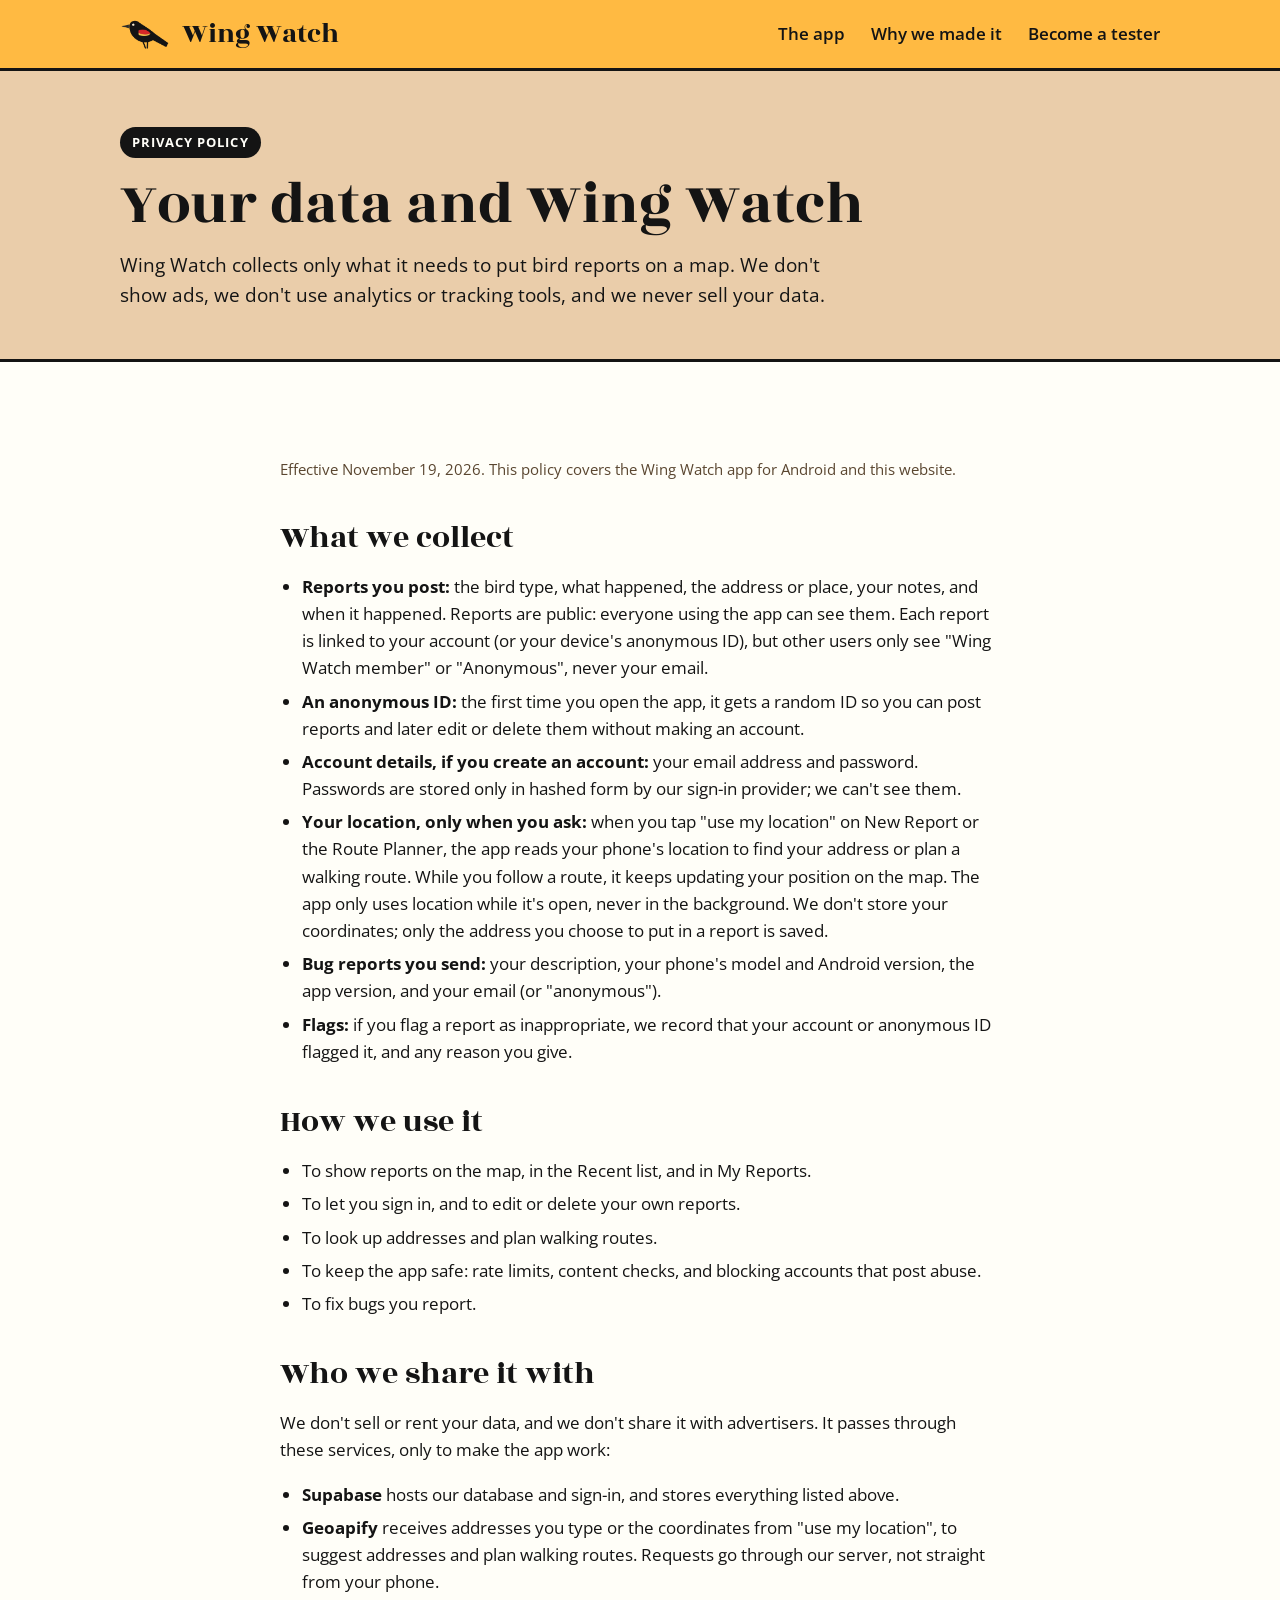
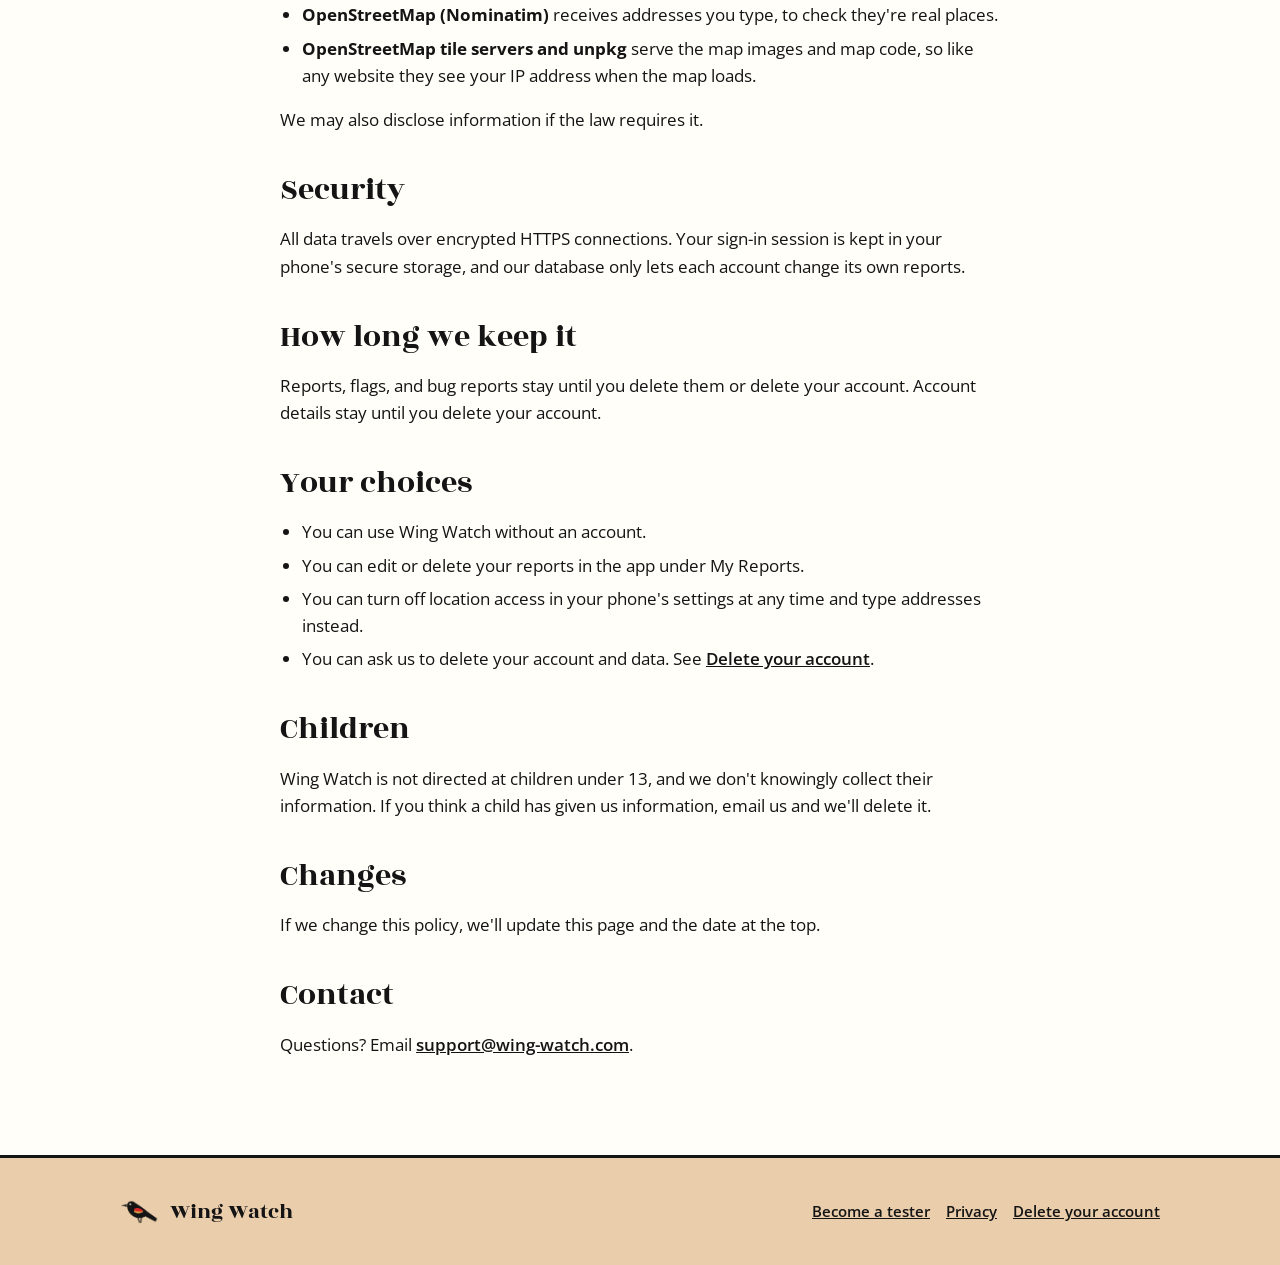
==== privacy.html @ 462647b4 "Add tester sign-up, privacy policy and account deletion pages" ====
<!doctype html>
<html lang="en">
<head>
<meta charset="utf-8">
<meta name="viewport" content="width=device-width, initial-scale=1">
<title>Privacy Policy · Wing Watch</title>
<meta name="description" content="What the Wing Watch app collects, why, who it's shared with, and how to delete it.">
<link rel="icon" type="image/png" href="images/redwing_map_pin.png">
<link rel="preconnect" href="https://fonts.googleapis.com">
<link rel="preconnect" href="https://fonts.gstatic.com" crossorigin>
<link href="https://fonts.googleapis.com/css2?family=Open+Sans:wght@400;600;700&family=Rozha+One&display=swap" rel="stylesheet">
<link rel="stylesheet" href="styles.css">
</head>
<body>

<header>
  <div class="wrap">
    <a class="brand" href="./"><img src="images/header_bird.png" alt=""><span>Wing Watch</span></a>
    <nav>
      <a href="./#features">The app</a>
      <a href="./#why">Why we made it</a>
      <a href="testers.html">Become a tester</a>
    </nav>
  </div>
</header>

<main>
  <div class="page-hero">
    <div class="wrap">
      <span class="eyebrow">Privacy policy</span>
      <h1>Your data and Wing Watch</h1>
      <p>Wing Watch collects only what it needs to put bird reports on a map. We don't show ads, we don't use analytics or tracking tools, and we never sell your data.</p>
    </div>
  </div>

  <section>
    <div class="wrap doc">
      <p class="meta">Effective November 19, 2026. This policy covers the Wing Watch app for Android and this website.</p>

      <h2>What we collect</h2>
      <ul>
        <li><strong>Reports you post:</strong> the bird type, what happened, the address or place, your notes, and when it happened. Reports are public: everyone using the app can see them. Each report is linked to your account (or your device's anonymous ID), but other users only see "Wing Watch member" or "Anonymous", never your email.</li>
        <li><strong>An anonymous ID:</strong> the first time you open the app, it gets a random ID so you can post reports and later edit or delete them without making an account.</li>
        <li><strong>Account details, if you create an account:</strong> your email address and password. Passwords are stored only in hashed form by our sign-in provider; we can't see them.</li>
        <li><strong>Your location, only when you ask:</strong> when you tap "use my location" on New Report or the Route Planner, the app reads your phone's location to find your address or plan a walking route. While you follow a route, it keeps updating your position on the map. The app only uses location while it's open, never in the background. We don't store your coordinates; only the address you choose to put in a report is saved.</li>
        <li><strong>Bug reports you send:</strong> your description, your phone's model and Android version, the app version, and your email (or "anonymous").</li>
        <li><strong>Flags:</strong> if you flag a report as inappropriate, we record that your account or anonymous ID flagged it, and any reason you give.</li>
      </ul>

      <h2>How we use it</h2>
      <ul>
        <li>To show reports on the map, in the Recent list, and in My Reports.</li>
        <li>To let you sign in, and to edit or delete your own reports.</li>
        <li>To look up addresses and plan walking routes.</li>
        <li>To keep the app safe: rate limits, content checks, and blocking accounts that post abuse.</li>
        <li>To fix bugs you report.</li>
      </ul>

      <h2>Who we share it with</h2>
      <p>We don't sell or rent your data, and we don't share it with advertisers. It passes through these services, only to make the app work:</p>
      <ul>
        <li><strong>Supabase</strong> hosts our database and sign-in, and stores everything listed above.</li>
        <li><strong>Geoapify</strong> receives addresses you type or the coordinates from "use my location", to suggest addresses and plan walking routes. Requests go through our server, not straight from your phone.</li>
        <li><strong>OpenStreetMap (Nominatim)</strong> receives addresses you type, to check they're real places.</li>
        <li><strong>OpenStreetMap tile servers and unpkg</strong> serve the map images and map code, so like any website they see your IP address when the map loads.</li>
      </ul>
      <p>We may also disclose information if the law requires it.</p>

      <h2>Security</h2>
      <p>All data travels over encrypted HTTPS connections. Your sign-in session is kept in your phone's secure storage, and our database only lets each account change its own reports.</p>

      <h2>How long we keep it</h2>
      <p>Reports, flags, and bug reports stay until you delete them or delete your account. Account details stay until you delete your account.</p>

      <h2>Your choices</h2>
      <ul>
        <li>You can use Wing Watch without an account.</li>
        <li>You can edit or delete your reports in the app under My Reports.</li>
        <li>You can turn off location access in your phone's settings at any time and type addresses instead.</li>
        <li>You can ask us to delete your account and data. See <a href="delete-account.html">Delete your account</a>.</li>
      </ul>

      <h2>Children</h2>
      <p>Wing Watch is not directed at children under 13, and we don't knowingly collect their information. If you think a child has given us information, email us and we'll delete it.</p>

      <h2>Changes</h2>
      <p>If we change this policy, we'll update this page and the date at the top.</p>

      <h2>Contact</h2>
      <p>Questions? Email <a href="mailto:support@wing-watch.com">support@wing-watch.com</a>.</p>
    </div>
  </section>
</main>

<footer>
  <div class="wrap">
    <a class="brand" href="./"><img src="images/header_bird.png" alt=""><span>Wing Watch</span></a>
    <span class="footer-links"><a href="testers.html">Become a tester</a><a href="privacy.html">Privacy</a><a href="delete-account.html">Delete your account</a></span>
  </div>
</footer>

</body>
</html>
---- styles.css ----
:root {
  --ink: #141414;
  --cream: #FFFEF8;
  --sand: #F3E6D0;
  --tan: #EACDAA;
  --orange: #FFBA42;
  --gold: #F2C14E;
  --red: #CF1313;
  --muted: #5A4630;
}
* { box-sizing: border-box; }
html { scroll-behavior: smooth; }
body {
  margin: 0;
  background: var(--cream);
  color: var(--ink);
  font-family: "Open Sans", system-ui, sans-serif;
  font-size: 17px;
  line-height: 1.6;
}
h1, h2, h3 { font-family: "Rozha One", Georgia, serif; font-weight: 400; line-height: 1.1; margin: 0; }
img { max-width: 100%; display: block; }
.wrap { max-width: 1080px; margin: 0 auto; padding: 0 20px; }

/* Header */
header { background: var(--orange); border-bottom: 3px solid var(--ink); }
header .wrap { display: flex; align-items: center; justify-content: space-between; height: 68px; }
.brand { display: flex; align-items: center; gap: 10px; text-decoration: none; color: var(--ink); }
.brand img { width: 52px; }
.brand span { font-family: "Rozha One", Georgia, serif; font-size: 28px; }
nav a { color: var(--ink); text-decoration: none; font-weight: 600; margin-left: 22px; }
nav a:hover { text-decoration: underline; }

/* Hero */
.hero { background: var(--tan); border-bottom: 3px solid var(--ink); overflow: hidden; }
.hero .wrap { display: grid; grid-template-columns: 1.2fr 1fr; gap: 40px; align-items: center; padding-top: 72px; padding-bottom: 72px; }
.eyebrow { display: inline-block; background: var(--ink); color: var(--cream); font-weight: 700; font-size: 13px; letter-spacing: .08em; text-transform: uppercase; padding: 5px 12px; border-radius: 999px; }
.hero h1 { font-size: clamp(44px, 7vw, 76px); margin: 18px 0 16px; }
.hero h1 em { font-style: normal; color: var(--red); }
.hero p { font-size: 19px; max-width: 34em; margin: 0 0 28px; }
.cta { display: inline-flex; align-items: center; gap: 10px; background: var(--ink); color: var(--cream); text-decoration: none; font-weight: 700; padding: 14px 22px; border-radius: 12px; border: 3px solid var(--ink); }
.cta.alt { background: transparent; color: var(--ink); margin-left: 10px; }
.soon { display: block; margin-top: 14px; font-size: 14px; color: var(--muted); }
.soon a { color: var(--ink); font-weight: 600; }
.pins { position: relative; height: 340px; }
.pins img { position: absolute; filter: drop-shadow(0 10px 14px rgba(0,0,0,.18)); }
.pins .p1 { width: 200px; left: 8%; top: 10px; transform: rotate(-8deg); }
.pins .p2 { width: 150px; right: 6%; top: 120px; transform: rotate(9deg); }

/* Sections */
section { padding: 80px 0; }
.section-title { font-size: clamp(34px, 5vw, 48px); margin-bottom: 12px; }
.lede { font-size: 19px; max-width: 40em; margin: 0 0 40px; color: #2b2b2b; }

.features { display: grid; grid-template-columns: repeat(auto-fit, minmax(230px, 1fr)); gap: 20px; }
.card { background: #fff; border: 3px solid var(--ink); border-radius: 18px; padding: 24px; box-shadow: 6px 6px 0 var(--ink); }
.card .icon { width: 46px; height: 46px; border-radius: 12px; background: var(--orange); border: 2px solid var(--ink); display: grid; place-items: center; font-size: 22px; margin-bottom: 14px; }
.card h3 { font-size: 26px; margin-bottom: 6px; }
.card p { margin: 0; }

.why { background: var(--ink); color: var(--cream); border-top: 3px solid var(--ink); border-bottom: 3px solid var(--ink); }
.why .wrap { display: grid; grid-template-columns: 1fr 1.3fr; gap: 48px; align-items: center; }
.why .section-title { color: var(--orange); }
.why p { margin: 0 0 16px; }
.why .bird-badge { background: var(--sand); border-radius: 50%; aspect-ratio: 1; display: grid; place-items: center; border: 6px solid var(--gold); max-width: 360px; margin: 0 auto; }
.why .bird-badge img { width: 72%; }

.birds { display: grid; grid-template-columns: 1fr 1fr; gap: 20px; margin-bottom: 40px; }
.bird { display: flex; gap: 18px; align-items: flex-start; background: var(--sand); border: 3px solid var(--ink); border-radius: 18px; padding: 22px; }
.bird img { width: 72px; flex: none; }
.bird h3 { font-size: 26px; margin-bottom: 4px; }
.bird p { margin: 0; }

.season { background: #fff; border: 3px solid var(--ink); border-radius: 18px; padding: 24px; }
.season h3 { font-size: 26px; margin-bottom: 14px; }
.months { display: grid; grid-template-columns: repeat(6, 1fr); gap: 6px; text-align: center; font-weight: 700; }
.months div { padding: 12px 0; border-radius: 10px; border: 2px solid var(--ink); }
.months .mid { background: var(--orange); }
.months .peak { background: var(--red); color: #fff; }
.season small { display: block; margin-top: 12px; color: var(--muted); }

.tips { counter-reset: tip; list-style: none; padding: 0; margin: 0; display: grid; grid-template-columns: repeat(auto-fit, minmax(220px, 1fr)); gap: 16px; }
.tips li { counter-increment: tip; background: var(--orange); border: 3px solid var(--ink); border-radius: 16px; padding: 18px 20px; font-weight: 600; }
.tips li::before { content: counter(tip); font-family: "Rozha One", Georgia, serif; font-size: 34px; display: block; line-height: 1; margin-bottom: 6px; }
.note { margin-top: 28px; padding: 16px 20px; border-left: 6px solid var(--red); background: #FFF6F6; border-radius: 0 12px 12px 0; }

footer { background: var(--tan); border-top: 3px solid var(--ink); padding: 36px 0; font-size: 15px; }
footer .wrap { display: flex; justify-content: space-between; align-items: center; gap: 16px; flex-wrap: wrap; }
footer .brand img { width: 40px; }
footer .brand span { font-size: 22px; }

@media (max-width: 760px) {
  body { font-size: 16px; }
  nav { display: none; }
  .hero .wrap, .why .wrap { grid-template-columns: 1fr; }
  .hero .wrap { padding-top: 48px; padding-bottom: 40px; }
  .pins { height: 220px; }
  .pins .p1 { width: 140px; left: 10%; }
  .pins .p2 { width: 110px; top: 70px; }
  .cta.alt { margin-left: 0; margin-top: 10px; }
  section { padding: 56px 0; }
  .birds { grid-template-columns: 1fr; }
  .months { font-size: 14px; }
}

/* Inner pages (testers, privacy, account deletion) */
.page-hero { background: var(--tan); border-bottom: 3px solid var(--ink); padding: 56px 0 48px; }
.page-hero h1 { font-size: clamp(40px, 6vw, 60px); margin: 14px 0 12px; }
.page-hero p { font-size: 19px; max-width: 38em; margin: 0; }
.doc { max-width: 760px; }
.doc h2 { font-size: 32px; margin: 40px 0 10px; }
.doc h2:first-child { margin-top: 0; }
.doc ul, .doc ol { padding-left: 22px; }
.doc li { margin-bottom: 6px; }
.doc a { color: var(--ink); font-weight: 600; }
.doc .meta { color: var(--muted); font-size: 15px; }
.steps { list-style: none; padding: 0; counter-reset: step; display: grid; gap: 14px; }
.steps li { counter-increment: step; display: flex; gap: 16px; align-items: flex-start; background: #fff; border: 3px solid var(--ink); border-radius: 16px; padding: 18px 20px; box-shadow: 5px 5px 0 var(--ink); margin: 0; }
.steps li::before { content: counter(step); font-family: "Rozha One", Georgia, serif; font-size: 30px; line-height: 1; background: var(--orange); border: 2px solid var(--ink); border-radius: 12px; min-width: 46px; height: 46px; display: grid; place-items: center; }
.steps strong { display: block; }
.callout { background: var(--sand); border: 3px solid var(--ink); border-radius: 18px; padding: 22px 24px; margin: 28px 0; }
.callout h3 { font-size: 26px; margin-bottom: 6px; }
.callout p { margin: 0 0 14px; }
.callout p:last-child { margin-bottom: 0; }
.footer-links a { color: var(--ink); margin-left: 16px; font-weight: 600; }
.footer-links a:first-child { margin-left: 0; }
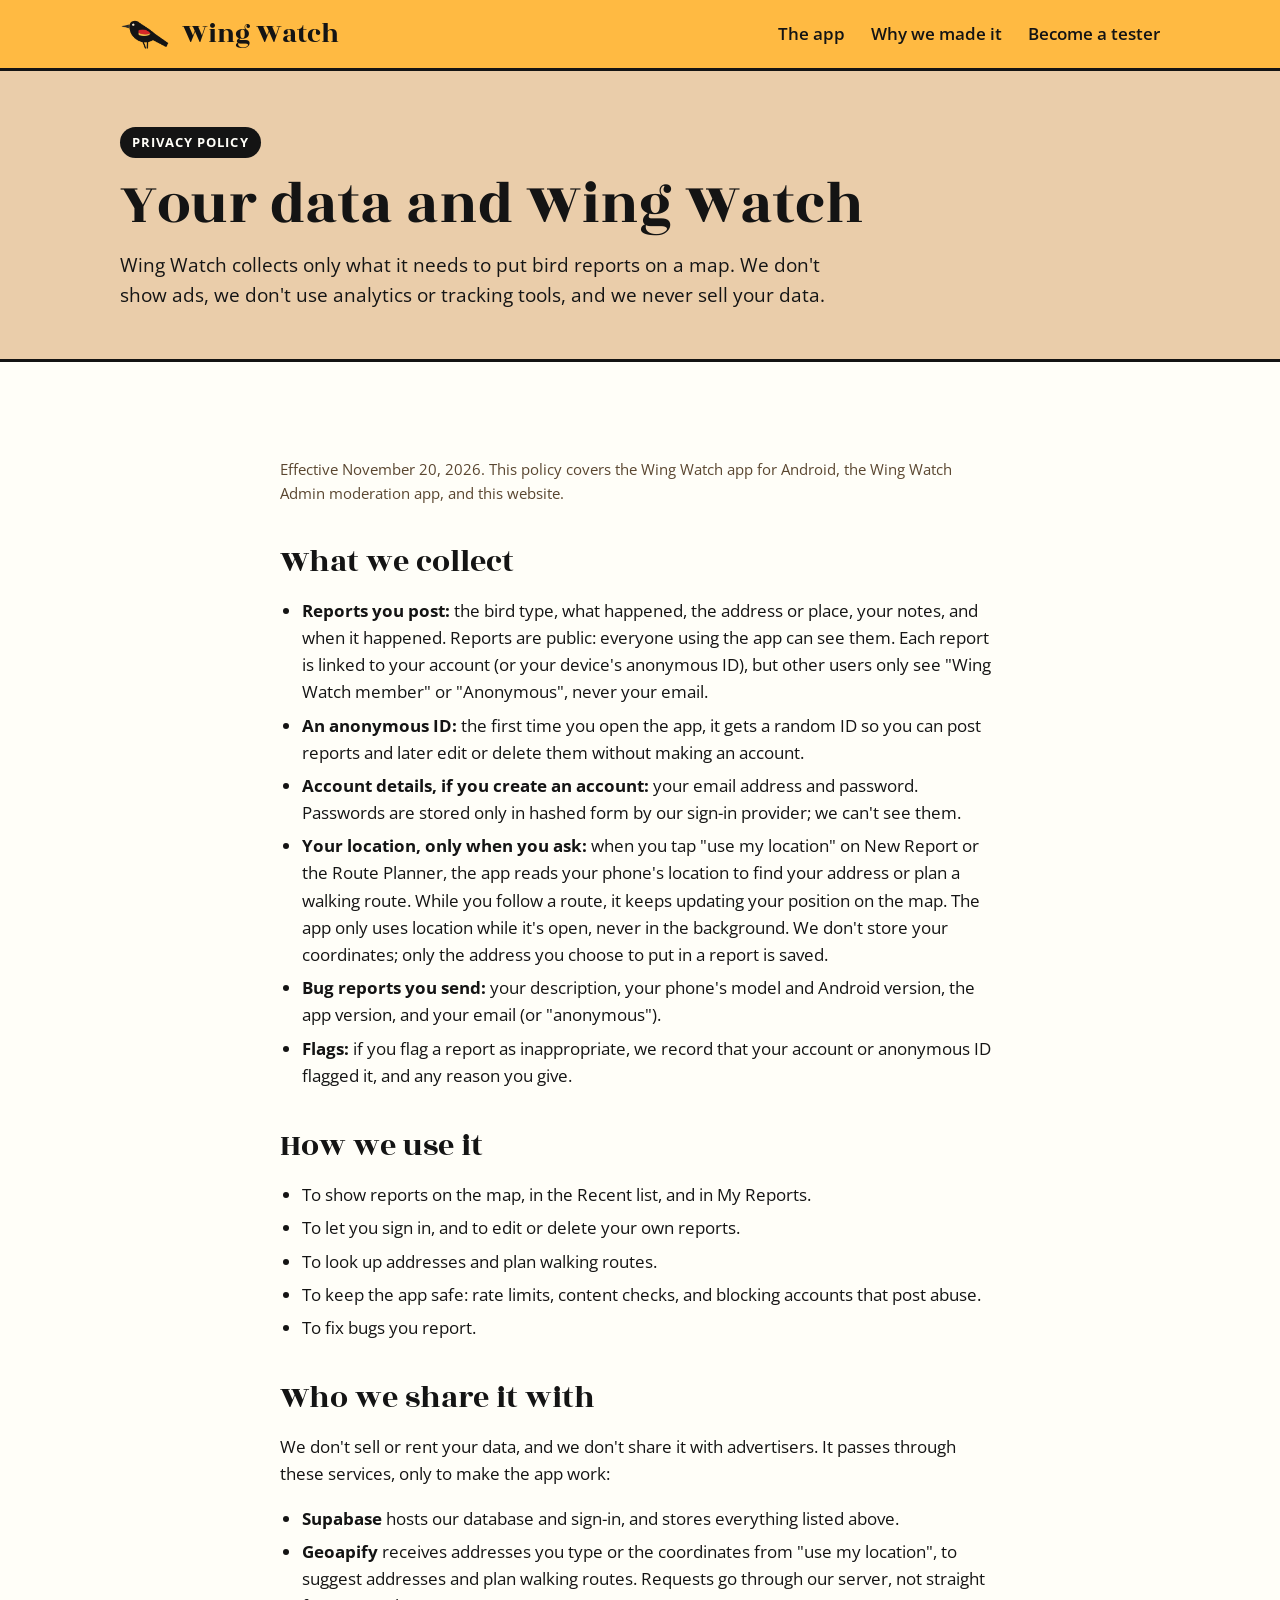
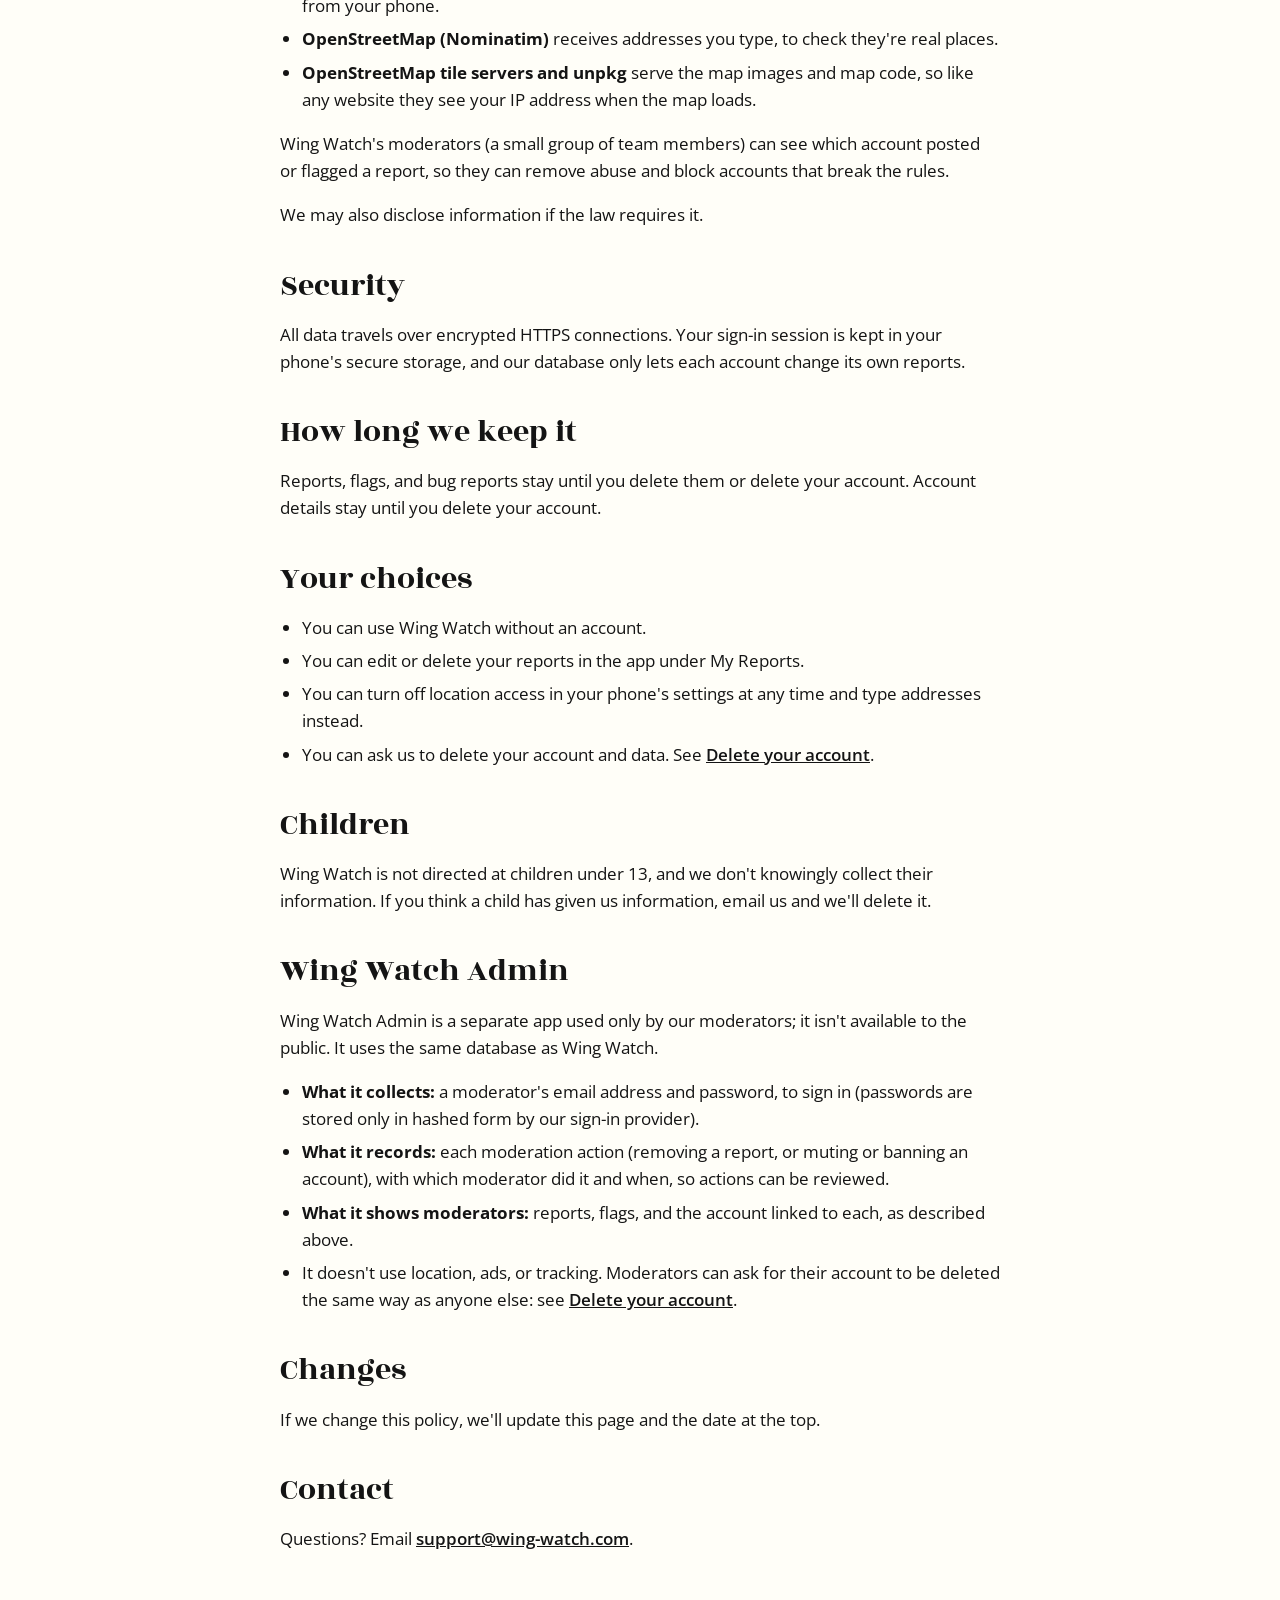
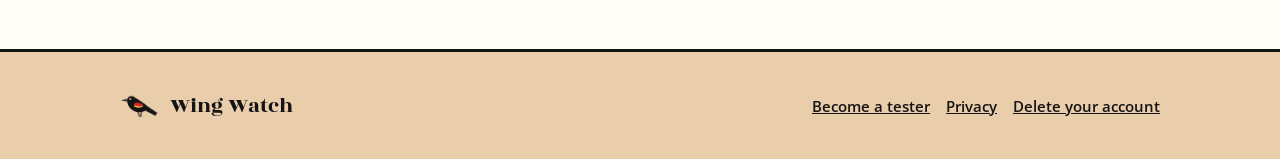
==== commit 1419f42d: "Cover the Wing Watch Admin app in the privacy policy" ====
--- a/privacy.html
+++ b/privacy.html
@@ -35,7 +35,7 @@
 
   <section>
     <div class="wrap doc">
-      <p class="meta">Effective November 19, 2026. This policy covers the Wing Watch app for Android and this website.</p>
+      <p class="meta">Effective November 20, 2026. This policy covers the Wing Watch app for Android, the Wing Watch Admin moderation app, and this website.</p>
 
       <h2>What we collect</h2>
       <ul>
@@ -64,6 +64,7 @@
         <li><strong>OpenStreetMap (Nominatim)</strong> receives addresses you type, to check they're real places.</li>
         <li><strong>OpenStreetMap tile servers and unpkg</strong> serve the map images and map code, so like any website they see your IP address when the map loads.</li>
       </ul>
+      <p>Wing Watch's moderators (a small group of team members) can see which account posted or flagged a report, so they can remove abuse and block accounts that break the rules.</p>
       <p>We may also disclose information if the law requires it.</p>
 
       <h2>Security</h2>
@@ -83,6 +84,15 @@
       <h2>Children</h2>
       <p>Wing Watch is not directed at children under 13, and we don't knowingly collect their information. If you think a child has given us information, email us and we'll delete it.</p>
 
+      <h2>Wing Watch Admin</h2>
+      <p>Wing Watch Admin is a separate app used only by our moderators; it isn't available to the public. It uses the same database as Wing Watch.</p>
+      <ul>
+        <li><strong>What it collects:</strong> a moderator's email address and password, to sign in (passwords are stored only in hashed form by our sign-in provider).</li>
+        <li><strong>What it records:</strong> each moderation action (removing a report, or muting or banning an account), with which moderator did it and when, so actions can be reviewed.</li>
+        <li><strong>What it shows moderators:</strong> reports, flags, and the account linked to each, as described above.</li>
+        <li>It doesn't use location, ads, or tracking. Moderators can ask for their account to be deleted the same way as anyone else: see <a href="delete-account.html">Delete your account</a>.</li>
+      </ul>
+
       <h2>Changes</h2>
       <p>If we change this policy, we'll update this page and the date at the top.</p>
 
--- a/styles.css
+++ b/styles.css
@@ -113,6 +113,10 @@
 .doc ul, .doc ol { padding-left: 22px; }
 .doc li { margin-bottom: 6px; }
 .doc a { color: var(--ink); font-weight: 600; }
+/* Buttons inside text pages keep their own colours (the rule above would make the label black on black). */
+.doc a.cta { color: var(--cream); font-weight: 700; }
+.doc a.cta.alt { color: var(--ink); }
+.cta:hover { opacity: .88; }
 .doc .meta { color: var(--muted); font-size: 15px; }
 .steps { list-style: none; padding: 0; counter-reset: step; display: grid; gap: 14px; }
 .steps li { counter-increment: step; display: flex; gap: 16px; align-items: flex-start; background: #fff; border: 3px solid var(--ink); border-radius: 16px; padding: 18px 20px; box-shadow: 5px 5px 0 var(--ink); margin: 0; }
